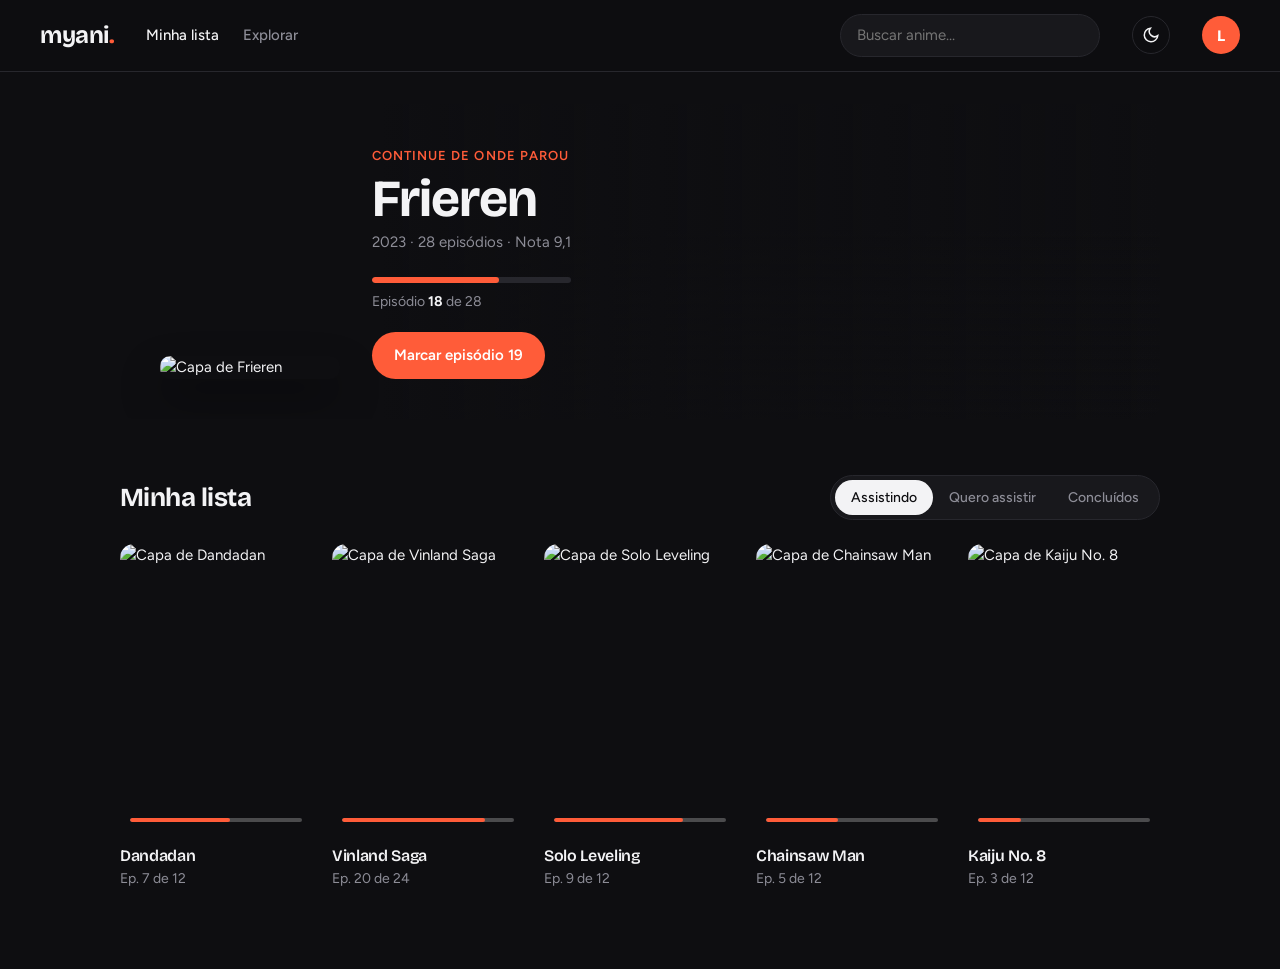
==== view/index.html @ 40cdc628 "feat: add list, login, register and profile views" ====
<!doctype html>
<html lang="pt-BR">
<head>
  <meta charset="utf-8">
  <meta name="viewport" content="width=device-width, initial-scale=1">
  <title>Myani</title>
  <link rel="preconnect" href="https://fonts.googleapis.com">
  <link rel="preconnect" href="https://fonts.gstatic.com" crossorigin>
  <link href="https://fonts.googleapis.com/css2?family=Bricolage+Grotesque:opsz,wght@12..96,600;12..96,700&family=Figtree:wght@400;500;600&display=swap" rel="stylesheet">
  <link rel="stylesheet" href="css/main.css">
</head>
<body>
  <input type="checkbox" id="theme" hidden>

  <header class="topbar">
    <a class="logo" href="index.html">myani<span class="logo__dot">.</span></a>
    <nav class="topbar__nav">
      <a class="topbar__link is-active" href="index.html">Minha lista</a>
      <a class="topbar__link" href="#">Explorar</a>
    </nav>
    <form class="topbar__search" role="search">
      <input class="topbar__search-input" type="search" placeholder="Buscar anime..." aria-label="Buscar anime">
    </form>
    <label class="theme-toggle" for="theme" aria-label="Alternar tema">
      <svg class="theme-toggle__icon theme-toggle__icon--moon" viewBox="0 0 24 24"><path d="M21 12.8A9 9 0 1 1 11.2 3a7 7 0 0 0 9.8 9.8z"/></svg>
      <svg class="theme-toggle__icon theme-toggle__icon--sun" viewBox="0 0 24 24"><circle cx="12" cy="12" r="4"/><path d="M12 2v2M12 20v2M4.9 4.9l1.4 1.4M17.7 17.7l1.4 1.4M2 12h2M20 12h2M4.9 19.1l1.4-1.4M17.7 6.3l1.4-1.4"/></svg>
    </label>
    <a class="avatar topbar__avatar" href="profile.html" aria-label="Perfil">L</a>
  </header>

  <main class="container">
    <section class="hero" style="--banner: url(https://s4.anilist.co/file/anilistcdn/media/anime/banner/154587-ivXNJ23SM1xB.jpg)">
      <img class="hero__cover" src="https://s4.anilist.co/file/anilistcdn/media/anime/cover/large/bx154587-qQTzQnEJJ3oB.jpg" alt="Capa de Frieren">
      <div class="hero__body">
        <span class="hero__eyebrow">Continue de onde parou</span>
        <h1 class="hero__title">Frieren</h1>
        <p class="hero__meta">2023 · 28 episódios · Nota 9,1</p>
        <div class="progress progress--large hero__progress"><span class="progress__bar" style="width: 64%"></span></div>
        <p class="hero__episode">Episódio <strong class="hero__episode-number">18</strong> de 28</p>
        <button class="btn hero__action">Marcar episódio 19</button>
      </div>
    </section>

    <section>
      <div class="section-head">
        <h2 class="section-head__title">Minha lista</h2>
        <div class="tabs">
          <button class="tabs__item is-active">Assistindo</button>
          <button class="tabs__item">Quero assistir</button>
          <button class="tabs__item">Concluídos</button>
        </div>
      </div>

      <div class="card-grid">
        <article class="card">
          <div class="card__cover">
            <img class="card__image" src="https://s4.anilist.co/file/anilistcdn/media/anime/cover/large/bx171018-60q1B6GK2Ghb.jpg" alt="Capa de Dandadan">
            <div class="progress card__progress"><span class="progress__bar" style="width: 58%"></span></div>
          </div>
          <h3 class="card__title">Dandadan</h3>
          <p class="card__info">Ep. 7 de 12</p>
        </article>
        <article class="card">
          <div class="card__cover">
            <img class="card__image" src="https://s4.anilist.co/file/anilistcdn/media/anime/cover/large/bx101348-2fhDFPCuMNiz.jpg" alt="Capa de Vinland Saga">
            <div class="progress card__progress"><span class="progress__bar" style="width: 83%"></span></div>
          </div>
          <h3 class="card__title">Vinland Saga</h3>
          <p class="card__info">Ep. 20 de 24</p>
        </article>
        <article class="card">
          <div class="card__cover">
            <img class="card__image" src="https://s4.anilist.co/file/anilistcdn/media/anime/cover/large/bx151807-it355ZgzquUd.png" alt="Capa de Solo Leveling">
            <div class="progress card__progress"><span class="progress__bar" style="width: 75%"></span></div>
          </div>
          <h3 class="card__title">Solo Leveling</h3>
          <p class="card__info">Ep. 9 de 12</p>
        </article>
        <article class="card">
          <div class="card__cover">
            <img class="card__image" src="https://s4.anilist.co/file/anilistcdn/media/anime/cover/large/bx127230-DdP4vAdssLoz.png" alt="Capa de Chainsaw Man">
            <div class="progress card__progress"><span class="progress__bar" style="width: 42%"></span></div>
          </div>
          <h3 class="card__title">Chainsaw Man</h3>
          <p class="card__info">Ep. 5 de 12</p>
        </article>
        <article class="card">
          <div class="card__cover">
            <img class="card__image" src="https://s4.anilist.co/file/anilistcdn/media/anime/cover/large/bx153288-25FBfFJzEQ5O.jpg" alt="Capa de Kaiju No. 8">
            <div class="progress card__progress"><span class="progress__bar" style="width: 25%"></span></div>
          </div>
          <h3 class="card__title">Kaiju No. 8</h3>
          <p class="card__info">Ep. 3 de 12</p>
        </article>
      </div>
    </section>
  </main>
</body>
</html>
---- view/css/main.css ----
@import "base/variables.css";
@import "base/reset.css";
@import "base/layout.css";

@import "components/logo.css";
@import "components/topbar.css";
@import "components/theme-toggle.css";
@import "components/avatar.css";
@import "components/button.css";
@import "components/progress.css";
@import "components/section-head.css";
@import "components/tabs.css";
@import "components/card.css";
@import "components/field.css";

@import "pages/home.css";
@import "pages/auth.css";
@import "pages/profile.css";
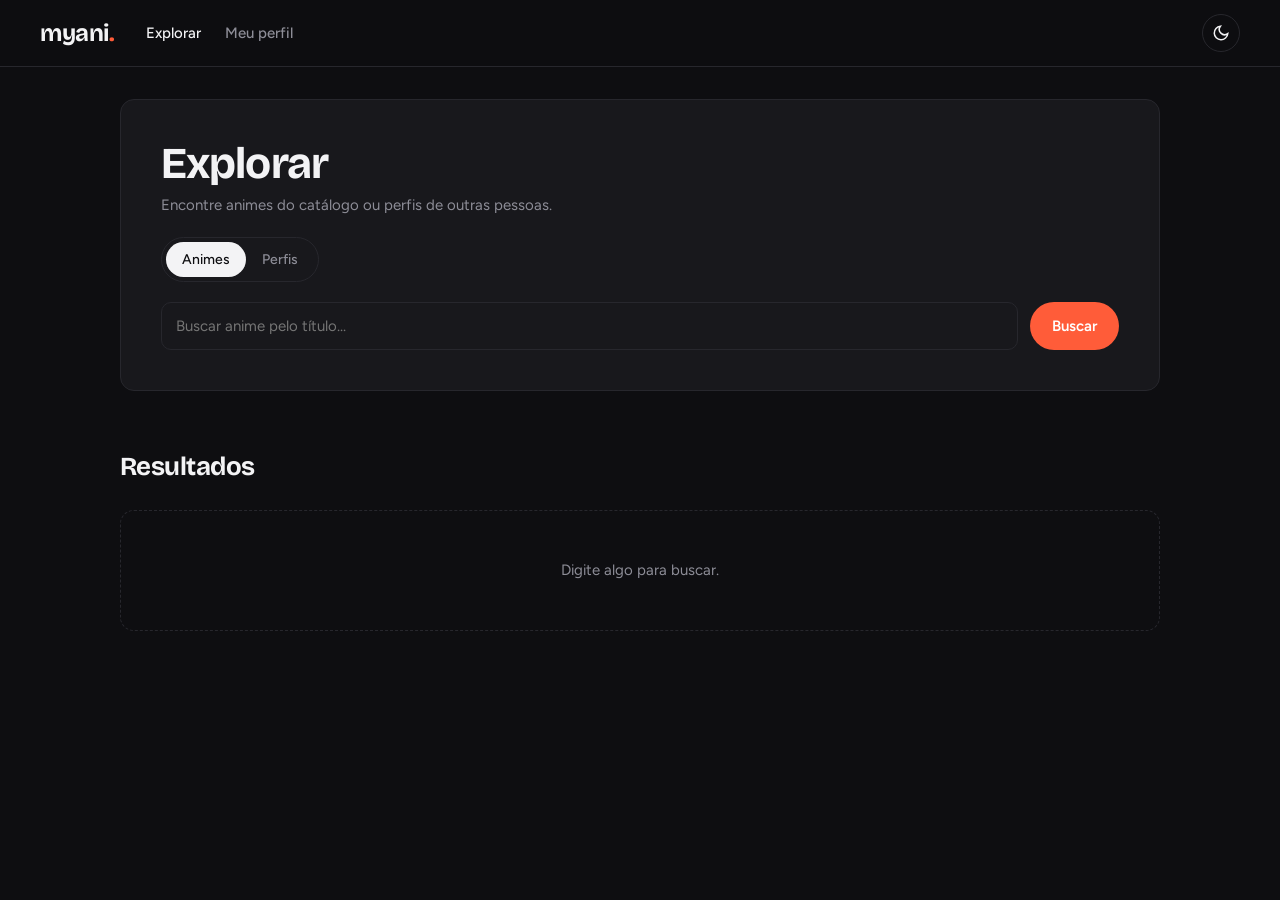
==== commit 41d197b9: "feat: add views generated to visualize" ====
--- a/view/index.html
+++ b/view/index.html
@@ -3,11 +3,13 @@
 <head>
   <meta charset="utf-8">
   <meta name="viewport" content="width=device-width, initial-scale=1">
-  <title>Myani</title>
+  <title>Explorar · Myani</title>
   <link rel="preconnect" href="https://fonts.googleapis.com">
   <link rel="preconnect" href="https://fonts.gstatic.com" crossorigin>
   <link href="https://fonts.googleapis.com/css2?family=Bricolage+Grotesque:opsz,wght@12..96,600;12..96,700&family=Figtree:wght@400;500;600&display=swap" rel="stylesheet">
   <link rel="stylesheet" href="css/main.css">
+  <script src="js/api.js" defer></script>
+  <script src="js/search.js" defer></script>
 </head>
 <body>
   <input type="checkbox" id="theme" hidden>
@@ -15,84 +17,40 @@
   <header class="topbar">
     <a class="logo" href="index.html">myani<span class="logo__dot">.</span></a>
     <nav class="topbar__nav">
-      <a class="topbar__link is-active" href="index.html">Minha lista</a>
-      <a class="topbar__link" href="#">Explorar</a>
+      <a class="topbar__link is-active" href="index.html">Explorar</a>
+      <a class="topbar__link" href="profile.html">Meu perfil</a>
     </nav>
-    <form class="topbar__search" role="search">
-      <input class="topbar__search-input" type="search" placeholder="Buscar anime..." aria-label="Buscar anime">
-    </form>
-    <label class="theme-toggle" for="theme" aria-label="Alternar tema">
+    <label class="theme-toggle topbar__theme" for="theme" aria-label="Alternar tema">
       <svg class="theme-toggle__icon theme-toggle__icon--moon" viewBox="0 0 24 24"><path d="M21 12.8A9 9 0 1 1 11.2 3a7 7 0 0 0 9.8 9.8z"/></svg>
       <svg class="theme-toggle__icon theme-toggle__icon--sun" viewBox="0 0 24 24"><circle cx="12" cy="12" r="4"/><path d="M12 2v2M12 20v2M4.9 4.9l1.4 1.4M17.7 17.7l1.4 1.4M2 12h2M20 12h2M4.9 19.1l1.4-1.4M17.7 6.3l1.4-1.4"/></svg>
     </label>
-    <a class="avatar topbar__avatar" href="profile.html" aria-label="Perfil">L</a>
   </header>
 
   <main class="container">
-    <section class="hero" style="--banner: url(https://s4.anilist.co/file/anilistcdn/media/anime/banner/154587-ivXNJ23SM1xB.jpg)">
-      <img class="hero__cover" src="https://s4.anilist.co/file/anilistcdn/media/anime/cover/large/bx154587-qQTzQnEJJ3oB.jpg" alt="Capa de Frieren">
-      <div class="hero__body">
-        <span class="hero__eyebrow">Continue de onde parou</span>
-        <h1 class="hero__title">Frieren</h1>
-        <p class="hero__meta">2023 · 28 episódios · Nota 9,1</p>
-        <div class="progress progress--large hero__progress"><span class="progress__bar" style="width: 64%"></span></div>
-        <p class="hero__episode">Episódio <strong class="hero__episode-number">18</strong> de 28</p>
-        <button class="btn hero__action">Marcar episódio 19</button>
+    <section class="search-panel">
+      <div>
+        <h1 class="search-panel__title">Explorar</h1>
+        <p class="search-panel__subtitle">Encontre animes do catálogo ou perfis de outras pessoas.</p>
       </div>
+
+      <div class="tabs search-panel__tabs" role="tablist">
+        <button class="tabs__item is-active" type="button" data-type="anime">Animes</button>
+        <button class="tabs__item" type="button" data-type="user">Perfis</button>
+      </div>
+
+      <form class="search-panel__form" role="search" id="search-form">
+        <input class="field__input search-panel__input" type="search" placeholder="Buscar anime pelo título..." aria-label="Termo da busca" id="search-input">
+        <button class="btn" type="submit">Buscar</button>
+      </form>
     </section>
 
     <section>
       <div class="section-head">
-        <h2 class="section-head__title">Minha lista</h2>
-        <div class="tabs">
-          <button class="tabs__item is-active">Assistindo</button>
-          <button class="tabs__item">Quero assistir</button>
-          <button class="tabs__item">Concluídos</button>
-        </div>
+        <h2 class="section-head__title">Resultados</h2>
+        <span class="section-head__summary" id="summary"></span>
       </div>
-
-      <div class="card-grid">
-        <article class="card">
-          <div class="card__cover">
-            <img class="card__image" src="https://s4.anilist.co/file/anilistcdn/media/anime/cover/large/bx171018-60q1B6GK2Ghb.jpg" alt="Capa de Dandadan">
-            <div class="progress card__progress"><span class="progress__bar" style="width: 58%"></span></div>
-          </div>
-          <h3 class="card__title">Dandadan</h3>
-          <p class="card__info">Ep. 7 de 12</p>
-        </article>
-        <article class="card">
-          <div class="card__cover">
-            <img class="card__image" src="https://s4.anilist.co/file/anilistcdn/media/anime/cover/large/bx101348-2fhDFPCuMNiz.jpg" alt="Capa de Vinland Saga">
-            <div class="progress card__progress"><span class="progress__bar" style="width: 83%"></span></div>
-          </div>
-          <h3 class="card__title">Vinland Saga</h3>
-          <p class="card__info">Ep. 20 de 24</p>
-        </article>
-        <article class="card">
-          <div class="card__cover">
-            <img class="card__image" src="https://s4.anilist.co/file/anilistcdn/media/anime/cover/large/bx151807-it355ZgzquUd.png" alt="Capa de Solo Leveling">
-            <div class="progress card__progress"><span class="progress__bar" style="width: 75%"></span></div>
-          </div>
-          <h3 class="card__title">Solo Leveling</h3>
-          <p class="card__info">Ep. 9 de 12</p>
-        </article>
-        <article class="card">
-          <div class="card__cover">
-            <img class="card__image" src="https://s4.anilist.co/file/anilistcdn/media/anime/cover/large/bx127230-DdP4vAdssLoz.png" alt="Capa de Chainsaw Man">
-            <div class="progress card__progress"><span class="progress__bar" style="width: 42%"></span></div>
-          </div>
-          <h3 class="card__title">Chainsaw Man</h3>
-          <p class="card__info">Ep. 5 de 12</p>
-        </article>
-        <article class="card">
-          <div class="card__cover">
-            <img class="card__image" src="https://s4.anilist.co/file/anilistcdn/media/anime/cover/large/bx153288-25FBfFJzEQ5O.jpg" alt="Capa de Kaiju No. 8">
-            <div class="progress card__progress"><span class="progress__bar" style="width: 25%"></span></div>
-          </div>
-          <h3 class="card__title">Kaiju No. 8</h3>
-          <p class="card__info">Ep. 3 de 12</p>
-        </article>
-      </div>
+      <div id="results"></div>
+      <nav class="pagination" aria-label="Paginação" id="pagination"></nav>
     </section>
   </main>
 </body>
--- a/view/css/main.css
+++ b/view/css/main.css
@@ -12,6 +12,11 @@
 @import "components/tabs.css";
 @import "components/card.css";
 @import "components/field.css";
+@import "components/search-panel.css";
+@import "components/user-card.css";
+@import "components/episode-list.css";
+@import "components/pagination.css";
+@import "components/status-message.css";
 
 @import "pages/home.css";
 @import "pages/auth.css";
